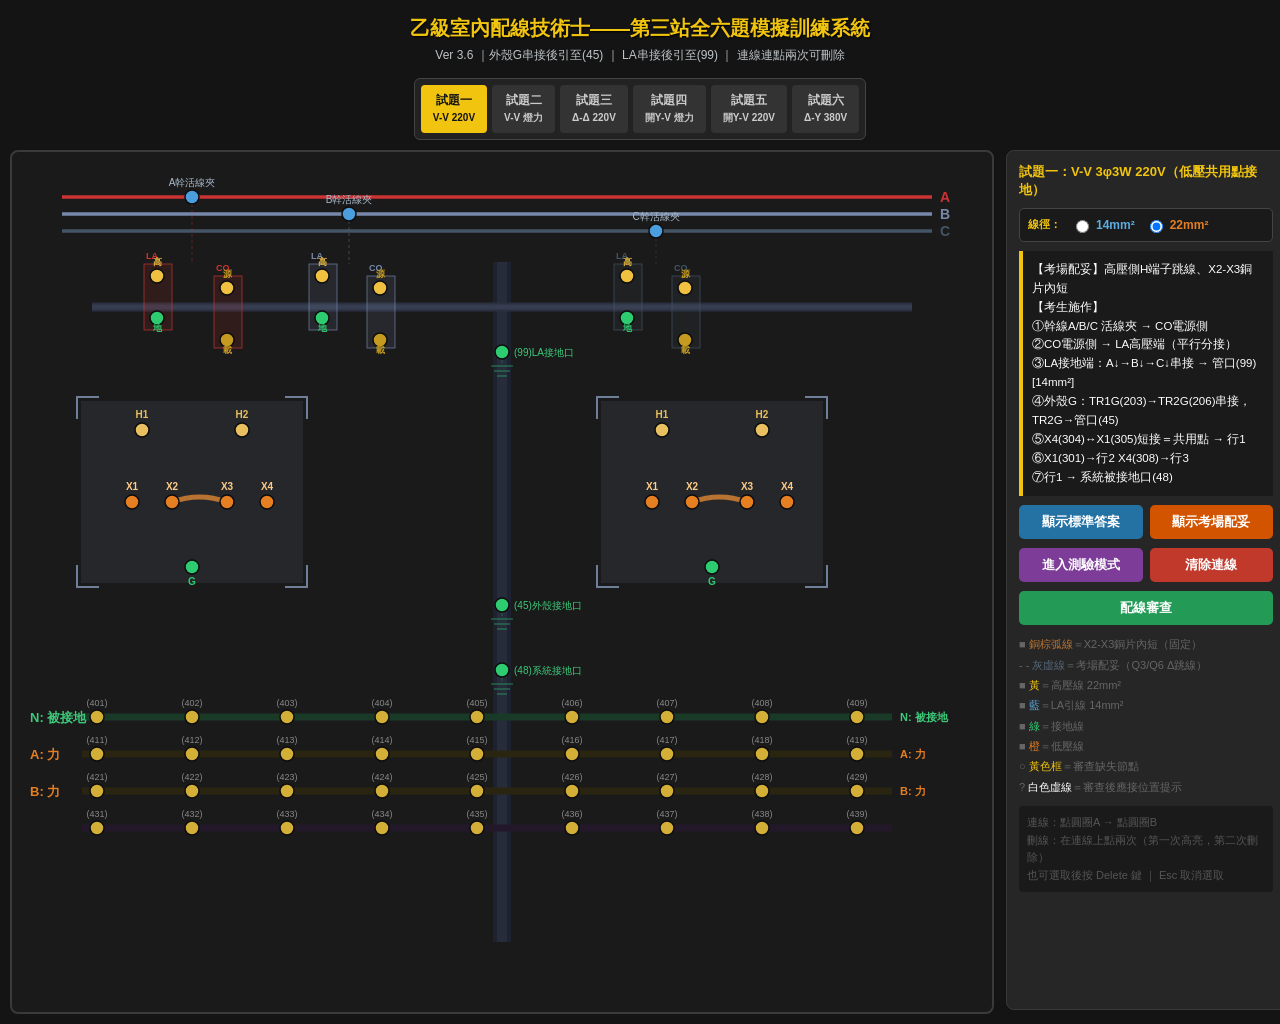
==== desktop.html @ 6574acca "codex v1 版網頁" ====
<!DOCTYPE html>
<html lang="zh-TW">
<head>
<meta charset="UTF-8">
<title>乙級室內配線技術士——第三站全六題模擬訓練系統 Ver3.6</title>
<link rel="stylesheet" href="css/desktop.css">
</head>
<body>
<div style="text-align:center;margin-bottom:6px">
  <h1>乙級室內配線技術士——第三站全六題模擬訓練系統</h1>
  <div class="subtitle">Ver 3.6 ｜外殼G串接後引至(45) ｜ LA串接後引至(99) ｜ 連線連點兩次可刪除</div>
</div>
<div class="qsel">
  <button class="qbtn active" id="qb1" onclick="switchQuiz(1)">試題一<br><small>V-V 220V</small></button>
  <button class="qbtn" id="qb2" onclick="switchQuiz(2)">試題二<br><small>V-V 燈力</small></button>
  <button class="qbtn" id="qb3" onclick="switchQuiz(3)">試題三<br><small>Δ-Δ 220V</small></button>
  <button class="qbtn" id="qb4" onclick="switchQuiz(4)">試題四<br><small>開Y-V 燈力</small></button>
  <button class="qbtn" id="qb5" onclick="switchQuiz(5)">試題五<br><small>開Y-V 220V</small></button>
  <button class="qbtn" id="qb6" onclick="switchQuiz(6)">試題六<br><small>Δ-Y 380V</small></button>
</div>
<div class="wrap">
  <canvas id="wireCanvas" width="980" height="860"></canvas>
  <div class="panel">
    <h3 id="qtitle">載入中…</h3>
    <div class="mrow">
      <span style="font-size:11px;color:#f1c40f;font-weight:700">線徑：</span>
      <label class="go g14"><input type="radio" name="g" value="14" onchange="CG=14"> 14mm²</label>
      <label class="go g22"><input type="radio" name="g" value="22" checked onchange="CG=22"> 22mm²</label>
    </div>
    <div id="qguide" class="guide"></div>
    <div class="ag">
      <button class="btn ba" onclick="showAnswer()">顯示標準答案</button>
      <button class="btn bp" id="pbtn" onclick="togglePreset()">顯示考場配妥</button>
    </div>
    <div class="ag">
      <button class="btn bq" onclick="enterQuiz()">進入測驗模式</button>
      <button class="btn br" onclick="clearWires()">清除連線</button>
    </div>
    <button class="btn bc" style="width:100%" onclick="checkWiring()">配線審查</button>
    <div id="dh" class="dh">連線已選取（高亮）— 再點一次刪除 或按 Delete</div>
    <div id="res" class="res"></div>
    <div class="leg">
      <div>■ <span style="color:#b87333">銅棕弧線</span>＝X2-X3銅片內短（固定）</div>
      <div>- - <span style="color:#556677">灰虛線</span>＝考場配妥（Q3/Q6 Δ跳線）</div>
      <div>■ <span style="color:#f1c40f">黃</span>＝高壓線 22mm²</div>
      <div>■ <span style="color:#5dade2">藍</span>＝LA引線 14mm²</div>
      <div>■ <span style="color:#2ecc71">綠</span>＝接地線</div>
      <div>■ <span style="color:#e67e22">橙</span>＝低壓線</div>
      <div>○ <span style="color:#f1c40f">黃色框</span>＝審查缺失節點</div>
      <div>? <span style="color:#fff">白色虛線</span>＝審查後應接位置提示</div>
    </div>
    <div class="tip">連線：點圓圈A → 點圓圈B<br>刪線：在連線上點兩次（第一次高亮，第二次刪除）<br>也可選取後按 Delete 鍵 ｜ Esc 取消選取</div>
  </div>
</div>
<script src="js/quiz-data.js?v=7"></script>
<script src="js/layout-desktop.js?v=7"></script>
<script src="js/node-map.js?v=7"></script>
<script src="js/standard-wires.js?v=7"></script>
<script src="js/check-rules.js?v=7"></script>
<script src="js/app.js?v=7"></script>
</body>
</html>
---- css/desktop.css ----
*{box-sizing:border-box}
  body{font-family:"Microsoft JhengHei",Arial,sans-serif;background:#141414;color:#fff;margin:0;padding:10px;display:flex;flex-direction:column;align-items:center}
  h1{color:#f1c40f;margin:5px 0;font-size:20px;text-shadow:1px 1px 2px #000}
  .subtitle{color:#bdc3c7;font-size:12px;margin-bottom:8px}
  .qsel{display:flex;gap:5px;margin-bottom:10px;background:#222;padding:6px;border-radius:6px;border:1px solid #444;flex-wrap:wrap;justify-content:center}
  .qbtn{padding:7px 12px;border:none;border-radius:4px;background:#333;color:#ccc;font-weight:700;cursor:pointer;font-size:12px;line-height:1.4}
  .qbtn.active{background:#f1c40f;color:#141414}
  .qbtn:hover{background:#555;color:#fff}
  .wrap{display:flex;gap:12px;max-width:1460px;width:100%}
  canvas{background:#1a1a1a;border:2px solid #3a3a3a;border-radius:8px;cursor:crosshair;flex-shrink:0}
  .panel{width:280px;flex-shrink:0;background:#262626;padding:12px;border-radius:8px;border:1px solid #3a3a3a;display:flex;flex-direction:column;gap:9px;max-height:860px;overflow-y:auto}
  .panel h3{color:#f1c40f;margin:0;font-size:13px}
  .mrow{background:#1a1a1a;padding:8px;border-radius:5px;border:1px solid #444;display:flex;align-items:center;gap:10px}
  .go{display:flex;align-items:center;gap:4px;font-weight:700;cursor:pointer;font-size:12px}
  .g14{color:#5dade2}.g22{color:#e67e22}
  .guide{background:#1a1a1a;padding:9px;border-left:4px solid #f1c40f;font-size:11.5px;line-height:1.65;white-space:pre-line}
  .btn{padding:8px;border:none;border-radius:5px;font-size:13px;font-weight:700;cursor:pointer;font-family:inherit}
  .ba{background:#2471a3;color:#fff}.ba:hover{background:#1a5276}
  .bp{background:#d35400;color:#fff}.bp:hover{background:#a04000}
  .bp.on{background:#27ae60}.bp.on:hover{background:#1e8449}
  .bq{background:#7d3c98;color:#fff}.bq:hover{background:#6c3483}
  .br{background:#c0392b;color:#fff}.br:hover{background:#a93226}
  .bc{background:#239b56;color:#fff}.bc:hover{background:#1d8348}
  .ag{display:grid;grid-template-columns:1fr 1fr;gap:7px}
  .res{padding:9px;border-radius:5px;font-weight:700;display:none;white-space:pre-line;font-size:12px;line-height:1.6}
  .ok{background:#1e8449;color:#fff}.er{background:#922b21;color:#fff}
  .dh{display:none;background:#7d3c98;color:#fff;font-size:12px;font-weight:700;padding:5px 10px;border-radius:4px;text-align:center}
  .dh.show{display:block}
  .leg{font-size:11px;color:#666;line-height:1.85}
  .tip{font-size:11px;color:#555;line-height:1.6;background:#1a1a1a;padding:8px;border-radius:4px}
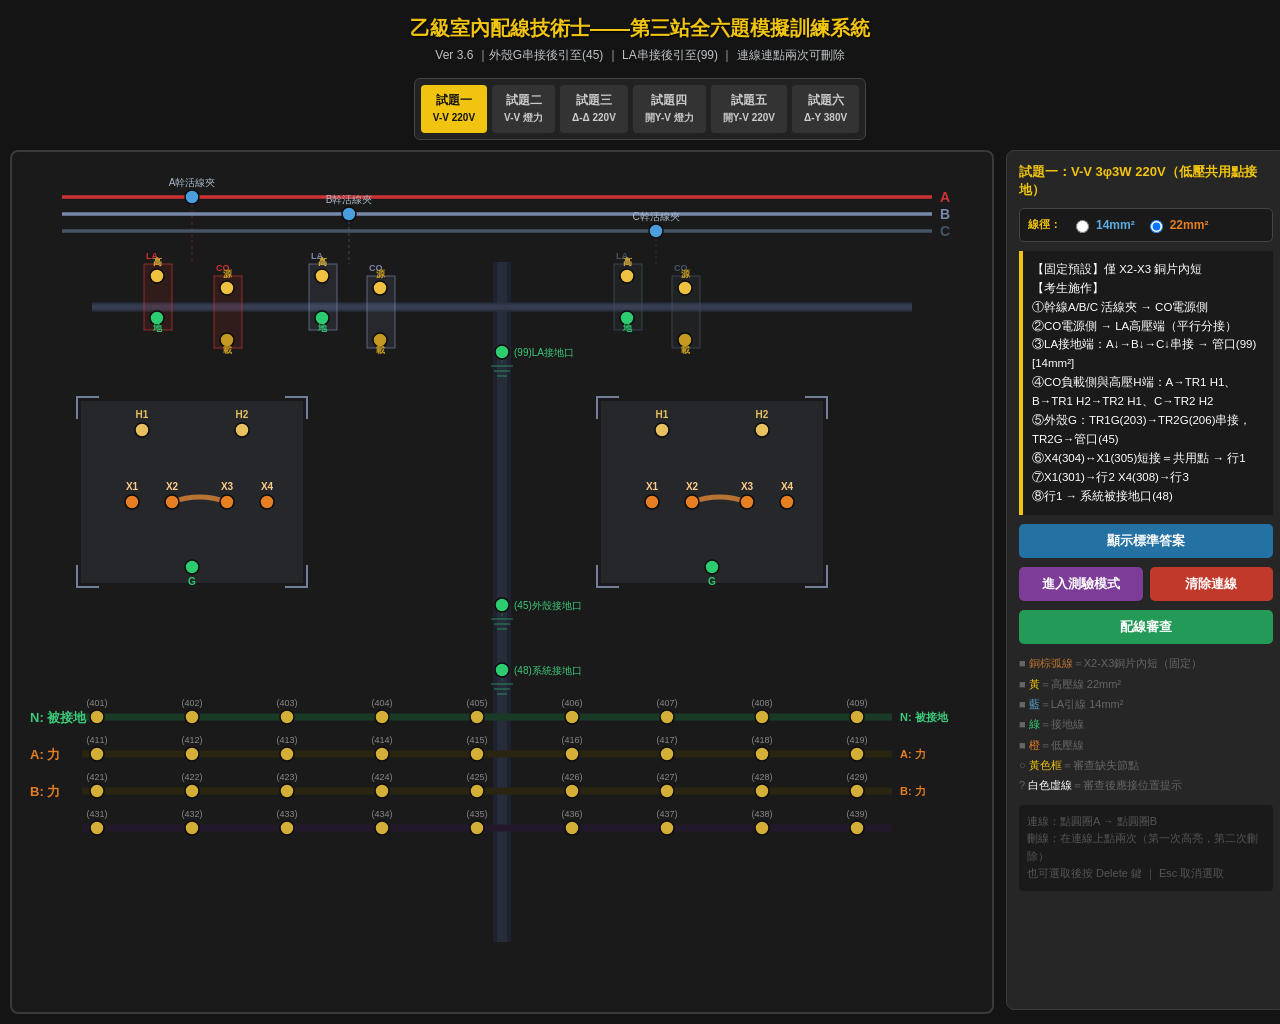
==== commit 9792862b: "Add files via upload" ====
--- a/desktop.html
+++ b/desktop.html
@@ -30,7 +30,6 @@
     <div id="qguide" class="guide"></div>
     <div class="ag">
       <button class="btn ba" onclick="showAnswer()">顯示標準答案</button>
-      <button class="btn bp" id="pbtn" onclick="togglePreset()">顯示考場配妥</button>
     </div>
     <div class="ag">
       <button class="btn bq" onclick="enterQuiz()">進入測驗模式</button>
@@ -41,7 +40,6 @@
     <div id="res" class="res"></div>
     <div class="leg">
       <div>■ <span style="color:#b87333">銅棕弧線</span>＝X2-X3銅片內短（固定）</div>
-      <div>- - <span style="color:#556677">灰虛線</span>＝考場配妥（Q3/Q6 Δ跳線）</div>
       <div>■ <span style="color:#f1c40f">黃</span>＝高壓線 22mm²</div>
       <div>■ <span style="color:#5dade2">藍</span>＝LA引線 14mm²</div>
       <div>■ <span style="color:#2ecc71">綠</span>＝接地線</div>
@@ -52,12 +50,15 @@
     <div class="tip">連線：點圓圈A → 點圓圈B<br>刪線：在連線上點兩次（第一次高亮，第二次刪除）<br>也可選取後按 Delete 鍵 ｜ Esc 取消選取</div>
   </div>
 </div>
-<script src="js/quiz-data.js?v=7"></script>
-<script src="js/layout-desktop.js?v=7"></script>
-<script src="js/node-map.js?v=7"></script>
-<script src="js/standard-wires.js?v=7"></script>
-<script src="js/check-rules.js?v=7"></script>
-<script src="js/app.js?v=7"></script>
+<script src="js/quiz-data.js?v=19"></script>
+<script src="js/layout-desktop.js?v=19"></script>
+<script src="js/node-map.js?v=19"></script>
+<script src="js/answer-spec.js?v=19"></script>
+<script src="js/standard-wires.js?v=19"></script>
+<script src="js/route-picker.js?v=19"></script>
+<script src="js/check-rules.js?v=19"></script>
+<script src="js/hit-test.js?v=19"></script>
+<script src="js/app.js?v=19"></script>
 </body>
 </html>
 
--- a/css/desktop.css
+++ b/css/desktop.css
@@ -22,6 +22,7 @@
   .br{background:#c0392b;color:#fff}.br:hover{background:#a93226}
   .bc{background:#239b56;color:#fff}.bc:hover{background:#1d8348}
   .ag{display:grid;grid-template-columns:1fr 1fr;gap:7px}
+  .ag .btn:only-child{grid-column:1/-1}
   .res{padding:9px;border-radius:5px;font-weight:700;display:none;white-space:pre-line;font-size:12px;line-height:1.6}
   .ok{background:#1e8449;color:#fff}.er{background:#922b21;color:#fff}
   .dh{display:none;background:#7d3c98;color:#fff;font-size:12px;font-weight:700;padding:5px 10px;border-radius:4px;text-align:center}
